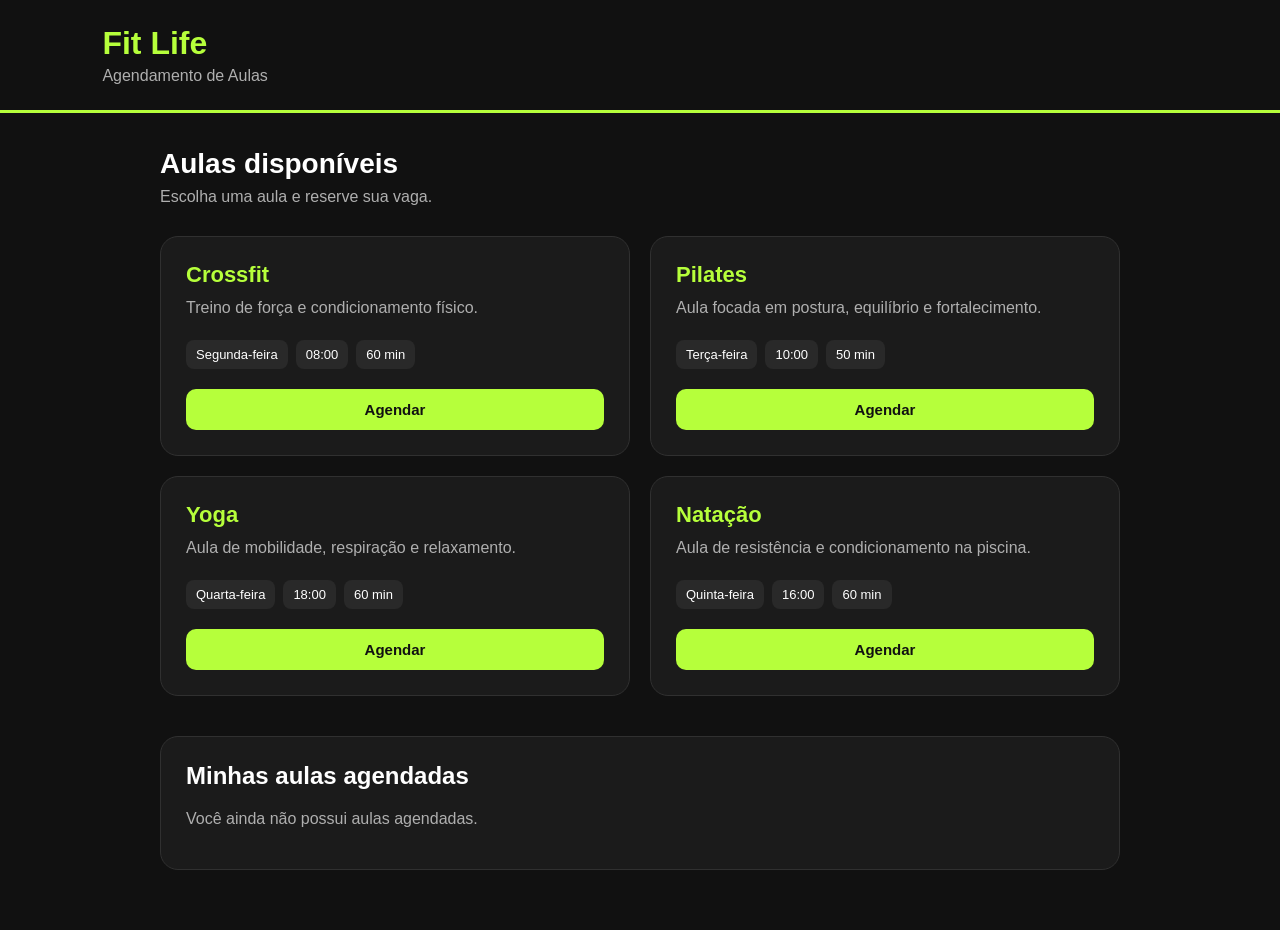
==== aulas.html @ c4c1e9d1 "adiciona pagina de aulas e atualiza script e estilo" ====
<!DOCTYPE html>
<html lang="pt-br">
<head>
    <meta charset="UTF-8">
    <meta name="viewport" content="width=device-width, initial-scale=1.0">
    <title>Aulas - Fit Life</title>
    <link rel="stylesheet" href="style.css">
</head>
<body class="body-aulas">
    <header class="aulas-header">
        <div>
            <h1>Fit Life</h1>
            <p>Agendamento de Aulas</p>
        </div>
    </header>
    <main class="pagina-aulas">
        <section class="titulo-aulas">
            <h2>Aulas disponíveis</h2>
            <p>
                Escolha uma aula e reserve sua vaga.
            </p>
        </section>
        <section class="grade-aulas">
            <div class="card-aula">
                <div class="info-aula">
                    <h3>Crossfit</h3>
                    <p>
                        Treino de força e condicionamento físico.
                    </p>
                    <div class="dados-aula">
                        <span>Segunda-feira</span>
                        <span>08:00</span>
                        <span>60 min</span>
                    </div>
                </div>
                <button
                    type="button"
                    class="botao-agendar"
                    data-aula="Crossfit"
                >
                    Agendar
                </button>
            </div>
            <div class="card-aula">
                <div class="info-aula">
                    <h3>Pilates</h3>
                    <p>
                        Aula focada em postura, equilíbrio e fortalecimento.
                    </p>
                    <div class="dados-aula">
                        <span>Terça-feira</span>
                        <span>10:00</span>
                        <span>50 min</span>
                    </div>
                </div>
                <button
                    type="button"
                    class="botao-agendar"
                    data-aula="Pilates"
                >
                    Agendar
                </button>
            </div>
            <div class="card-aula">
                <div class="info-aula">
                    <h3>Yoga</h3>
                    <p>
                        Aula de mobilidade, respiração e relaxamento.
                    </p>
                    <div class="dados-aula">
                        <span>Quarta-feira</span>
                        <span>18:00</span>
                        <span>60 min</span>
                    </div>
                </div>
                <button
                    type="button"
                    class="botao-agendar"
                    data-aula="Yoga"
                >
                    Agendar
                </button>
            </div>
            <div class="card-aula">
                <div class="info-aula">
                    <h3>Natação</h3>
                    <p>
                        Aula de resistência e condicionamento na piscina.
                    </p>
                    <div class="dados-aula">
                        <span>Quinta-feira</span>
                        <span>16:00</span>
                        <span>60 min</span>
                    </div>
                </div>
                <button
                    type="button"
                    class="botao-agendar"
                    data-aula="Natação"
                >
                    Agendar
                </button>
            </div>
        </section>
        <section class="minhas-aulas">
            <h2>Minhas aulas agendadas</h2>
            <p id="mensagem-aulas">
                Você ainda não possui aulas agendadas.
            </p>
            <div id="lista-aulas-agendadas">
            </div>
        </section>
    </main>
    <script src="script.js"></script>
</body>
</html>
---- style.css ----
/* caixa pra guardar cores */

:root {
    --verde: #B6FF3B;
    --fundo: #111111;
    --card: #1C1C1C;
    --branco: #FFFFFF;
    --cinza: #AFAFAF;
}


/* #region informações gerais do site */

body {
    margin: 0;

    background-color: var(--fundo);
    color: var(--branco);

    font-family: Arial, sans-serif;
}

p {
    color: var(--cinza);
}

.menu {
    background-color: var(--verde);

    padding: 10px 10%;

    display: flex;
    align-items: center;
    justify-content: space-between;
}

.links-menu {
    display: flex;
    align-items: center;
    gap: 30px;
}

.links-menu h3 {
    margin: 0;
}

.menu h2 {
    color: black;
    margin: 0;
}

.menu h3 {
    color: black;
}

.menu h3:hover {
    color: white;
}

.menu h2:hover {
    color: white;
}

a {
    text-decoration: none;
}

/* #endregion */


/* #region parte do login */

.pagina-login {
    background:
        linear-gradient(
            rgba(17, 17, 17, 0.75),
            rgba(17, 17, 17, 0.75)
        ),
        url("imagens/fundo-musculacao.jpg");

    background-size: cover;
    background-position: center;
    background-repeat: no-repeat;

    color: var(--branco);

    display: flex;
    justify-content: center;
    align-items: center;

    min-height: 100vh;
    margin: 0;
}

.caixa-login {
    background-color: rgba(28, 28, 28, 0.0);

    padding: 30px;
    width: 320px;

    display: flex;
    flex-direction: column;
    align-items: center;

    border-radius: 12px;
}

.caixa-login h1 {
    margin-bottom: 5px;

    color: var(--verde);

    font-size: 36px;
}

.caixa-login h2 {
    margin-top: 0;
    margin-bottom: 25px;

    color: var(--cinza);

    font-size: 16px;
    font-weight: normal;

    text-align: center;
}

form {
    width: 100%;
}

label {
    display: block;

    margin-bottom: 5px;

    color: var(--branco);

    font-size: 14px;
}

input {
    width: 100%;

    padding: 10px;
    margin-bottom: 15px;

    background-color: var(--fundo);
    color: var(--branco);

    border: 1px solid var(--cinza);
    border-radius: 5px;

    box-sizing: border-box;

    outline: none;
}

input:focus {
    border-color: var(--verde);
}

button {
    width: 100%;

    padding: 10px;

    background-color: var(--verde);
    color: var(--fundo);

    border: none;
    border-radius: 5px;

    font-weight: bold;

    cursor: pointer;

    transition: 0.2s;
}

button:hover {
    background-color: #9FE62F;
}

#mensagem-erro {
    margin-top: 12px;

    color: #FF4D4D;

    text-align: center;

    font-size: 14px;
}

/* #endregion */


/* #region celular */

@media (max-width: 500px) {

    .pagina-login {
        padding: 20px;
        background-position: center;
        box-sizing: border-box;
    }

    .caixa-login {
        width: 100%;
        max-width: 320px;
        padding: 25px;
    }
}

/* #endregion */

/* =====================================
   PÁGINA DA CALCULADORA - FIT LIFE
===================================== */

.body-calculadora {
    margin: 0;
    min-height: 100vh;
    background:
        linear-gradient(
            rgba(17, 17, 17, 0.82),
            rgba(17, 17, 17, 0.82)
        ),
        url("imagens/fundodacalculadora.jpg");
    background-size: cover;
    background-position: center;
    background-repeat: no-repeat;
    background-attachment: fixed;
    color: var(--branco);
    font-family: Arial, sans-serif;
    display: block;
}

/* =====================================
   CABEÇALHO
===================================== */

.calculadora-header {
    width: 100%;
    box-sizing: border-box;
    background-color: rgba(17, 17, 17, 0.92);
    padding: 25px 8%;
    border-bottom: 3px solid var(--verde);
}
.calculadora-header h1 {
    margin: 0;
    color: var(--verde);
    font-size: 32px;
}
.calculadora-header p {
    margin: 5px 0 0;
    color: var(--cinza);
}

/* =====================================
   CONTEÚDO DA PÁGINA
===================================== */

.pagina-calculadora {
    width: 100%;
    max-width: 1000px;
    box-sizing: border-box;
    margin: 0 auto;
    padding: 35px 20px 60px;
    display: grid;
    grid-template-columns: repeat(2, 1fr);
    gap: 25px;
}

/* =====================================
   CARDS
===================================== */

.calculadora-card {
    background-color: rgba(28, 28, 28, 0.95);
    border: 1px solid #303030;
    border-radius: 18px;
    padding: 30px;
    box-sizing: border-box;
    transition: 0.3s;
}
.calculadora-card:hover {
    border-color: var(--verde);
    transform: translateY(-2px);
}
.calculadora-card h2 {
    margin-top: 0;
    margin-bottom: 8px;
    color: var(--branco);
}
.calculadora-card > p {
    margin-top: 0;
    margin-bottom: 25px;
    color: var(--cinza);
    line-height: 1.5;
}

/* =====================================
   CAMPOS
===================================== */

.campo-calculadora {
    display: flex;
    flex-direction: column;
    margin-bottom: 20px;
}
.campo-calculadora label {
    margin-bottom: 8px;
    color: var(--branco);
    font-size: 14px;
    font-weight: bold;
}
.campo-calculadora input {
    width: 100%;
    box-sizing: border-box;
    padding: 14px;
    margin: 0;
    background-color: #292929;
    color: var(--branco);
    border: 2px solid transparent;
    border-radius: 10px;
    outline: none;
    font-size: 16px;
    transition: 0.3s;
}
.campo-calculadora input::placeholder {
    color: #777777;
}
.campo-calculadora input:focus {
    border-color: var(--verde);
}

/* =====================================
   BOTÕES
===================================== */

.calculadora-card button {
    width: 100%;
    padding: 14px;
    background-color: var(--verde);
    color: var(--fundo);
    border: none;
    border-radius: 10px;
    font-size: 16px;
    font-weight: bold;
    cursor: pointer;
    transition: 0.2s;
}
.calculadora-card button:hover {
    background-color: #9FE62F;
    transform: translateY(-2px);
}

/* =====================================
   RESULTADOS
===================================== */

.resultado-calculadora {
    margin-top: 25px;
    padding: 20px;
    background-color: #292929;
    border-radius: 12px;
    text-align: center;
}
.resultado-calculadora h3 {
    margin: 0;
    color: var(--cinza);
    font-size: 16px;
}
.resultado-calculadora p {
    margin: 10px 0;
    color: var(--verde);
    font-size: 34px;
    font-weight: bold;
}
.resultado-calculadora span {
    color: var(--branco);
    font-size: 14px;
}

/* =====================================
   CRONÔMETRO
===================================== */

.cronometro-card {
    grid-column: 1 / -1;
}
.cronometro-display {
    margin-bottom: 20px;
    padding: 30px;
    background-color: #292929;
    border-radius: 14px;
    text-align: center;
}
#cronometro {
    margin: 0;
    color: var(--verde);
    font-size: 48px;
    font-weight: bold;
    letter-spacing: 3px;
}

/* =====================================
   BOTÕES DO CRONÔMETRO
===================================== */

.botoes-cronometro {
    display: grid;
    grid-template-columns: repeat(3, 1fr);
    gap: 12px;
    margin-bottom: 15px;
}
#pausar-cronometro {
    background-color: #e5e5e5;
    color: #111111;
}
#zerar-cronometro {
    background-color: #9d9d9d;
    color: #111111;
}

/* =====================================
   CELULAR
===================================== */

@media (max-width: 700px) {
    .pagina-calculadora {
        grid-template-columns: 1fr;

        padding: 25px 15px 50px;
    }
    .cronometro-card {
        grid-column: auto;
    }
    .botoes-cronometro {
        grid-template-columns: 1fr;
    }
    #cronometro {
        font-size: 36px;

        letter-spacing: 1px;
    }
    .calculadora-header {
        padding: 20px;
    }
}

/*================================
Treinos - Fit Flife
================================*/

.body-treinos {
    margin: 0;
    min-height: 100vh;
    display: block;
    background: var(--fundo);
    color: var(--branco);
    font-family: Arial, sans-serif;
    position: relative;
}

/* Fundo da Pagina*/
.body-treinos::before{
    content: "";
    position: fixed;
    inset: 0;
    background-image: url("imagens/fundotreino.jpg");
    background-size: cover;
    background-position: center;
    background-repeat: no-repeat;
    opacity: 0.12;
    z-index: 0;
    pointer-events: none;
}
.body-treinos .treino-header,
.body-treinos .pagina-treinos{
    position: relative;
    z-index: 1;
}

/*========================
Cabeçalho
========================*/

.treino-header{
    width: 100%;
    box-sizing: border-box;
    padding: 25px 8%;
    background-color: rgba(17, 17, 17, 0.94);
    border-bottom: 3px solid var(--verde);
}
.treino-header h1{
    margin: 0;
    color: var(--verde);
    font-size: 32px;
}
.treino-header p{
    margin: 5px 0 0;
    color: var(--cinza);
}

/*===================
Conteudo
===================*/
.pagina-treinos{
    width: 100%;
    max-width: 900px;
    box-sizing: border-box;
    margin: 0 auto;
    padding: 35px 20px 60px;
}
/*=====================
Progresso do Treino
=====================*/

.resumo-treino{
    padding: 25px;
    margin-bottom: 35px;
    background-color: rgba(28, 28, 28, 0.95);
    border: 1px solid #303030;
    border-radius: 18px;
}
.resumo-treino p{
    margin: 0 0 15px;
    color: var(--cinza);
}
.resumo-treino h2{
    margin: 0 0 15px;
    color: var(--branco);
}
.barra-progresso{
    width: 100%;
    height: 10px;
    background-color: #333333;
    border-radius: 20px;
    overflow: hidden;
}
#progresso-treino{
    width: 0%;
    height: 100%;
    background-color: var(--verde);
    border-radius: 20px;
    transition: width 0.4s;
}

/*=======================
Grupo Musculares
=======================*/

.grupo-treino {
    margin-bottom: 35px;
}
.titulo-grupo {
    display: flex;
    justify-content: space-between;
    align-items: center;
    gap: 15px;
    margin-bottom: 15px;
}
.titulo-grupo h2 {
    margin: 0;
    color: var(--branco);
    font-size: 25px;
}
.titulo-grupo span {
    color: var(--cinza);
    font-size: 14px;
}

/*=======================
Cards dos Exercícios
=======================*/

.card-exercicio {
    display: flex;
    justify-content: space-between;
    align-items: center;
    gap: 20px;
    padding: 22px;
    margin-bottom: 15px;
    background-color: rgba(28, 28, 28, 0.95);
    border: 1px solid #303030;
    border-radius: 16px;
    transition: 0.3s;
}
.card-exercicio:hover {
    transform: translateY(-3px);
    border-color: var(--verde);
}
.info-exercicio h3 {
    margin: 0 0 12px;
    color: var(--branco);
    font-size: 19px;
}

/*=======================
Dados dos Exercícios
=======================*/

.dados-exercicio {
    display: flex;
    flex-wrap: wrap;
    gap: 10px;
}
.dados-exercicio span {
    padding: 7px 11px;
    background-color: #292929;
    color: #c5c5c5;
    border-radius: 8px;
    font-size: 14px;
}

/*=======================
Botão Concluir
=======================*/

.botao-concluir {
    cursor: pointer;
}
.botao-concluir input {
    display: none;
}
.botao-concluir span {
    display: inline-block;
    padding: 11px 18px;
    background-color: #292929;
    color: var(--branco);
    border: 1px solid #3a3a3a;
    border-radius: 10px;
    font-weight: bold;
    transition: 0.3s;
}
.botao-concluir span:hover {
    border-color: var(--verde);
}
.botao-concluir input:checked + span {
    background-color: var(--verde);
    color: var(--fundo);
    border-color: var(--verde);
}

/*=======================
Exercício Concluído
=======================*/

.card-exercicio.concluido {
    opacity: 0.6;
}

/*=======================
Celular
=======================*/

@media (max-width: 600px) {
    .treino-header {
        padding: 20px;
    }
    .pagina-treinos {
        padding: 25px 15px 50px;
    }
    .card-exercicio {
        flex-direction: column;
        align-items: flex-start;
    }
    .botao-concluir {
        width: 100%;
    }
    .botao-concluir span {
        display: block;
        text-align: center;
    }
    .titulo-grupo {
        gap: 10px;
    }
}
/*#endregion*/

/* ========================
Dashboard - FitLife
======================== */

.pagina-dashboard {
    min-height: 100vh;
    background-color: var(--fundo);
}

/* #region Aulas - Fit Life */

.body-aulas {
    margin: 0;
    min-height: 100vh;

    display: block;

    background: var(--fundo);

    color: var(--branco);

    font-family: Arial, sans-serif;
}

/* #endregion */


/* #region Cabeçalho das Aulas */

.aulas-header {
    width: 100%;

    box-sizing: border-box;

    padding: 25px 8%;

    background-color: rgba(17, 17, 17, 0.95);

    border-bottom: 3px solid var(--verde);
}

.aulas-header h1 {
    margin: 0;

    color: var(--verde);

    font-size: 32px;
}

.aulas-header p {
    margin: 5px 0 0;

    color: var(--cinza);
}

/* #endregion */


/* #region Página de Aulas */

.pagina-aulas {
    width: 100%;
    max-width: 1000px;

    box-sizing: border-box;

    margin: 0 auto;

    padding: 35px 20px 60px;
}

/* #endregion */


/* #region Título das Aulas */

.titulo-aulas {
    margin-bottom: 30px;
}

.titulo-aulas h2 {
    margin: 0 0 8px;

    color: var(--branco);

    font-size: 28px;
}

.titulo-aulas p {
    margin: 0;

    color: var(--cinza);
}

/* #endregion */


/* #region Grade de Aulas */

.grade-aulas {
    display: grid;

    grid-template-columns: repeat(2, 1fr);

    gap: 20px;

    margin-bottom: 40px;
}

/* #endregion */


/* #region Cards das Aulas */

.card-aula {
    padding: 25px;

    background-color: rgba(28, 28, 28, 0.95);

    border: 1px solid #303030;

    border-radius: 18px;

    box-sizing: border-box;

    transition: 0.3s;
}

.card-aula:hover {
    transform: translateY(-3px);

    border-color: var(--verde);
}

.info-aula h3 {
    margin-top: 0;
    margin-bottom: 8px;

    color: var(--verde);

    font-size: 22px;
}

.info-aula p {
    margin-top: 0;
    margin-bottom: 20px;

    color: var(--cinza);

    line-height: 1.5;
}

/* #endregion */


/* #region Informações das Aulas */

.dados-aula {
    display: flex;

    flex-wrap: wrap;

    gap: 8px;

    margin-bottom: 20px;
}

.dados-aula span {
    padding: 7px 10px;

    background-color: #292929;

    color: var(--branco);

    border-radius: 8px;

    font-size: 13px;
}

/* #endregion */


/* #region Botão Agendar */

.card-aula .botao-agendar {
    width: 100%;

    padding: 12px;

    background-color: var(--verde);

    color: var(--fundo);

    border: none;

    border-radius: 10px;

    font-size: 15px;

    font-weight: bold;

    cursor: pointer;

    transition: 0.2s;
}

.card-aula .botao-agendar:hover {
    background-color: #9FE62F;

    transform: translateY(-2px);
}

.card-aula .botao-agendar.agendado {
    background-color: #FF4D4D;

    color: var(--branco);
}

.card-aula .botao-agendar.agendado:hover {
    background-color: #D93C3C;
}

/* #endregion */


/* #region Minhas Aulas */

.minhas-aulas {
    padding: 25px;

    background-color: rgba(28, 28, 28, 0.95);

    border: 1px solid #303030;

    border-radius: 18px;
}

.minhas-aulas h2 {
    margin-top: 0;

    color: var(--branco);
}

#mensagem-aulas {
    color: var(--cinza);
}

#lista-aulas-agendadas {
    display: flex;

    flex-direction: column;

    gap: 10px;

    margin-top: 15px;
}

/* #endregion */


/* #region Aula Agendada */

.aula-agendada {
    display: flex;

    justify-content: space-between;
    align-items: center;

    gap: 15px;

    padding: 15px;

    background-color: #292929;

    border-left: 4px solid var(--verde);

    border-radius: 10px;
}

.aula-agendada strong {
    color: var(--branco);
}

.aula-agendada span {
    color: var(--cinza);
}

/* #endregion */


/* #region Aulas no Celular */

@media (max-width: 700px) {

    .aulas-header {
        padding: 20px;
    }

    .pagina-aulas {
        padding: 25px 15px 50px;
    }

    .grade-aulas {
        grid-template-columns: 1fr;
    }

    .aula-agendada {
        flex-direction: column;

        align-items: flex-start;
    }

}

/* #endregion */
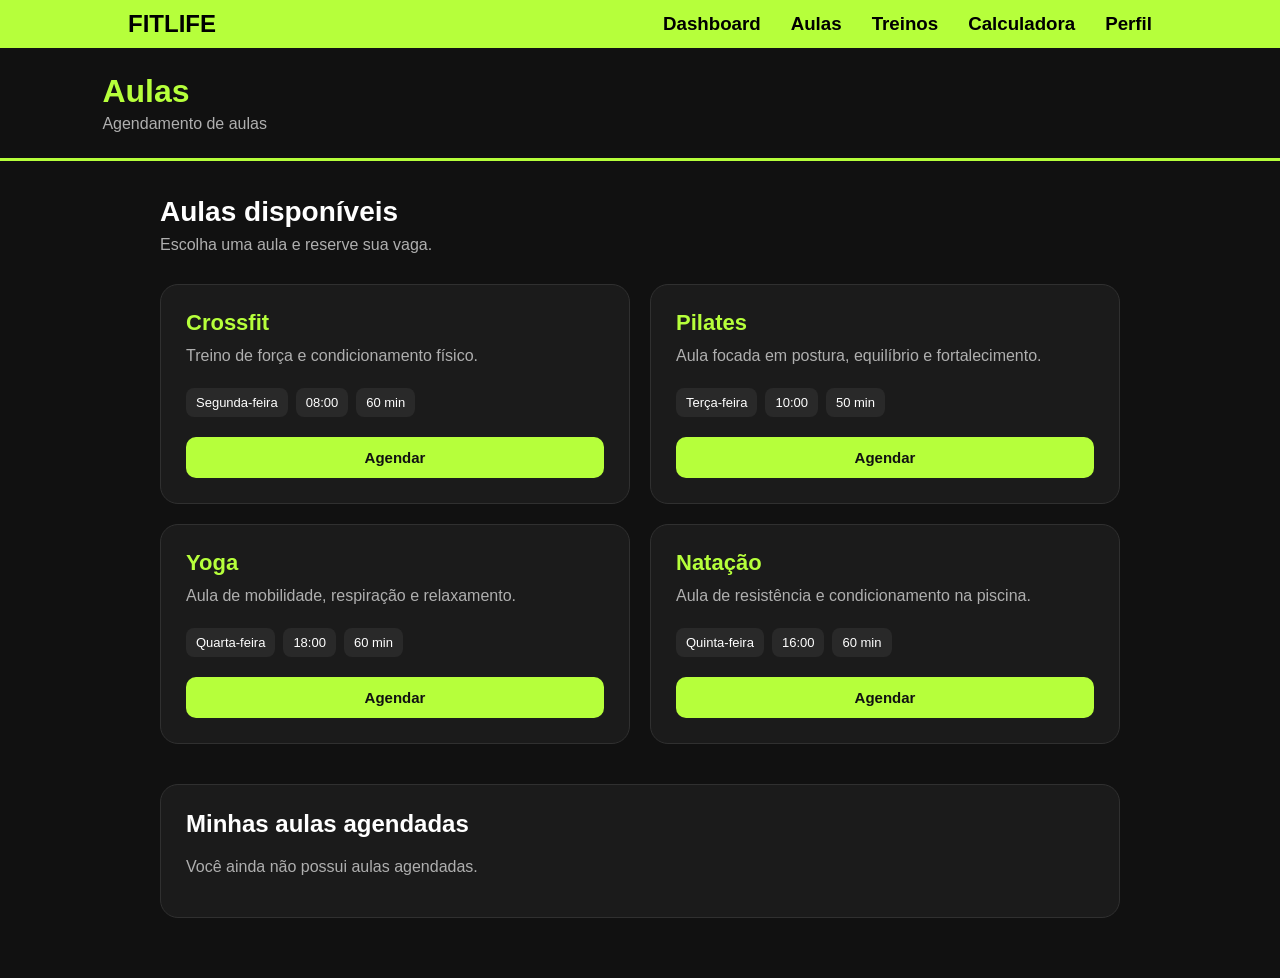
==== commit c8b0523b: "cabou" ====
--- a/aulas.html
+++ b/aulas.html
@@ -1,38 +1,101 @@
 <!DOCTYPE html>
-<html lang="pt-br">
+<html lang="pt-BR">
+
 <head>
+
     <meta charset="UTF-8">
+
     <meta name="viewport" content="width=device-width, initial-scale=1.0">
-    <title>Aulas - Fit Life</title>
+
+    <title>Aulas - FitLife</title>
+
     <link rel="stylesheet" href="style.css">
+
 </head>
+
 <body class="body-aulas">
+
+    <div class="menu">
+
+        <a href="index.html">
+            <h2>FITLIFE</h2>
+        </a>
+
+        <div class="links-menu">
+
+            <a href="dashboard.html">
+                <h3>Dashboard</h3>
+            </a>
+
+            <a href="aulas.html">
+                <h3>Aulas</h3>
+            </a>
+
+            <a href="treinos.html">
+                <h3>Treinos</h3>
+            </a>
+
+            <a href="calculadora.html">
+                <h3>Calculadora</h3>
+            </a>
+
+            <a href="perfil.html">
+                <h3>Perfil</h3>
+            </a>
+
+        </div>
+
+    </div>
+
+
     <header class="aulas-header">
-        <div>
-            <h1>Fit Life</h1>
-            <p>Agendamento de Aulas</p>
-        </div>
+
+        <h1>Aulas</h1>
+
+        <p>Agendamento de aulas</p>
+
     </header>
+
+
     <main class="pagina-aulas">
+
         <section class="titulo-aulas">
+
             <h2>Aulas disponíveis</h2>
+
             <p>
                 Escolha uma aula e reserve sua vaga.
             </p>
+
         </section>
+
+
         <section class="grade-aulas">
-            <div class="card-aula">
-                <div class="info-aula">
+
+
+            <div class="card-aula">
+
+                <div class="info-aula">
+
                     <h3>Crossfit</h3>
+
                     <p>
                         Treino de força e condicionamento físico.
                     </p>
-                    <div class="dados-aula">
+
+                    <div class="dados-aula">
+
                         <span>Segunda-feira</span>
+
                         <span>08:00</span>
+
                         <span>60 min</span>
-                    </div>
-                </div>
+
+                    </div>
+
+                </div>
+
+
                 <button
                     type="button"
                     class="botao-agendar"
@@ -40,19 +103,33 @@
                 >
                     Agendar
                 </button>
-            </div>
-            <div class="card-aula">
-                <div class="info-aula">
+
+            </div>
+
+
+            <div class="card-aula">
+
+                <div class="info-aula">
+
                     <h3>Pilates</h3>
+
                     <p>
                         Aula focada em postura, equilíbrio e fortalecimento.
                     </p>
-                    <div class="dados-aula">
+
+                    <div class="dados-aula">
+
                         <span>Terça-feira</span>
+
                         <span>10:00</span>
+
                         <span>50 min</span>
-                    </div>
-                </div>
+
+                    </div>
+
+                </div>
+
+
                 <button
                     type="button"
                     class="botao-agendar"
@@ -60,19 +137,33 @@
                 >
                     Agendar
                 </button>
-            </div>
-            <div class="card-aula">
-                <div class="info-aula">
+
+            </div>
+
+
+            <div class="card-aula">
+
+                <div class="info-aula">
+
                     <h3>Yoga</h3>
+
                     <p>
                         Aula de mobilidade, respiração e relaxamento.
                     </p>
-                    <div class="dados-aula">
+
+                    <div class="dados-aula">
+
                         <span>Quarta-feira</span>
+
                         <span>18:00</span>
+
                         <span>60 min</span>
-                    </div>
-                </div>
+
+                    </div>
+
+                </div>
+
+
                 <button
                     type="button"
                     class="botao-agendar"
@@ -80,19 +171,33 @@
                 >
                     Agendar
                 </button>
-            </div>
-            <div class="card-aula">
-                <div class="info-aula">
+
+            </div>
+
+
+            <div class="card-aula">
+
+                <div class="info-aula">
+
                     <h3>Natação</h3>
+
                     <p>
                         Aula de resistência e condicionamento na piscina.
                     </p>
-                    <div class="dados-aula">
+
+                    <div class="dados-aula">
+
                         <span>Quinta-feira</span>
+
                         <span>16:00</span>
+
                         <span>60 min</span>
-                    </div>
-                </div>
+
+                    </div>
+
+                </div>
+
+
                 <button
                     type="button"
                     class="botao-agendar"
@@ -100,17 +205,30 @@
                 >
                     Agendar
                 </button>
-            </div>
+
+            </div>
+
         </section>
+
+
         <section class="minhas-aulas">
+
             <h2>Minhas aulas agendadas</h2>
+
             <p id="mensagem-aulas">
                 Você ainda não possui aulas agendadas.
             </p>
+
             <div id="lista-aulas-agendadas">
             </div>
+
         </section>
+
     </main>
+
+
     <script src="script.js"></script>
+
 </body>
+
 </html>
--- a/style.css
+++ b/style.css
@@ -994,4 +994,555 @@
 
 }
 
-/* #endregion */+/* #endregion */
+
+/* ========================
+Dashboard - FitLife
+======================== */
+
+.pagina-dashboard {
+    min-height: 100vh;
+    background-color: var(--fundo);
+}
+
+
+/* Conteúdo principal */
+
+.conteudo-dashboard {
+    width: 90%;
+    max-width: 1100px;
+
+    margin: 0 auto;
+    padding: 40px 0 60px;
+}
+
+
+/* Boas-vindas */
+
+.boas-vindas {
+    margin-bottom: 40px;
+}
+
+.boas-vindas h1 {
+    margin-bottom: 5px;
+
+    color: var(--verde);
+
+    font-size: 32px;
+}
+
+.boas-vindas p {
+    margin-top: 0;
+
+    font-size: 17px;
+}
+
+
+/* ========================
+Metas da semana
+======================== */
+
+.metas-semana {
+    margin-bottom: 45px;
+}
+
+.metas-semana h2 {
+    margin-bottom: 20px;
+}
+
+.cards-metas {
+    display: flex;
+
+    gap: 20px;
+}
+
+.card-meta {
+    flex: 1;
+
+    background-color: var(--card);
+
+    padding: 25px;
+
+    border: 1px solid #303030;
+    border-radius: 12px;
+
+    transition: 0.3s;
+}
+
+.card-meta:hover {
+    border-color: var(--verde);
+
+    transform: translateY(-3px);
+}
+
+.card-meta h3 {
+    margin-top: 0;
+
+    color: var(--verde);
+}
+
+.card-meta p {
+    margin-bottom: 0;
+}
+
+
+/* ========================
+Progresso da semana
+======================== */
+
+.progresso-semana {
+    background-color: var(--card);
+
+    padding: 25px;
+
+    margin-bottom: 45px;
+
+    border-radius: 12px;
+    border: 1px solid #303030;
+}
+
+.progresso-semana h2 {
+    margin-top: 0;
+}
+
+.progresso-item {
+    margin-bottom: 20px;
+}
+
+.progresso-item p {
+    margin-bottom: 8px;
+
+    color: var(--branco);
+}
+
+.barra {
+    width: 100%;
+    height: 12px;
+
+    background-color: #333333;
+
+    border-radius: 20px;
+
+    overflow: hidden;
+}
+
+.barra-preenchida {
+    height: 100%;
+
+    background-color: var(--verde);
+
+    border-radius: 20px;
+}
+
+
+/* porcentagens */
+
+.barra-preenchida.treinos {
+    width: 60%;
+}
+
+.barra-preenchida.agua {
+    width: 85%;
+}
+
+.barra-preenchida.aulas {
+    width: 67%;
+}
+
+
+/* ========================
+Próximas aulas
+======================== */
+
+.proximas-aulas {
+    margin-bottom: 45px;
+}
+
+.aula {
+    background-color: var(--card);
+
+    padding: 20px;
+
+    margin-bottom: 15px;
+
+    border-left: 4px solid var(--verde);
+    border-radius: 8px;
+}
+
+.aula h3 {
+    margin-top: 0;
+    margin-bottom: 5px;
+}
+
+.aula p {
+    margin: 0;
+}
+
+
+/* ========================
+Dicas de saúde
+======================== */
+
+.dicas-saude {
+    margin-bottom: 40px;
+}
+
+.dicas-saude {
+    display: flex;
+    flex-wrap: wrap;
+
+    gap: 20px;
+}
+
+.dicas-saude h2 {
+    width: 100%;
+}
+
+.dica {
+    flex: 1;
+
+    min-width: 220px;
+
+    background-color: var(--card);
+
+    padding: 20px;
+
+    border: 1px solid #303030;
+    border-radius: 12px;
+}
+
+.dica h3 {
+    margin-top: 0;
+
+    color: var(--verde);
+}
+
+
+/* ========================
+Dashboard no celular
+======================== */
+
+@media (max-width: 700px) {
+
+    .cards-metas {
+        flex-direction: column;
+    }
+
+    .conteudo-dashboard {
+        width: 90%;
+        padding-top: 25px;
+    }
+
+    .links-menu {
+        gap: 12px;
+    }
+
+}
+
+/* ========================
+Resultados dos alunos
+======================== */
+
+.resultados-clientes {
+    margin-top: 50px;
+    margin-bottom: 50px;
+}
+
+.resultados-clientes h2 {
+    margin-bottom: 5px;
+
+    color: var(--verde);
+
+    font-size: 28px;
+}
+
+.resultados-clientes > p {
+    margin-top: 0;
+    margin-bottom: 30px;
+}
+
+.lista-resultados {
+    display: flex;
+    flex-direction: column;
+
+    gap: 30px;
+}
+
+.resultado-card {
+    padding: 25px;
+
+    background-color: var(--card);
+
+    border: 1px solid #303030;
+    border-radius: 16px;
+}
+
+.resultado-card h3 {
+    margin-top: 0;
+    margin-bottom: 20px;
+
+    color: var(--branco);
+}
+
+.antes-depois {
+    display: flex;
+    justify-content: center;
+    align-items: center;
+
+    gap: 25px;
+}
+
+.foto-resultado {
+    flex: 1;
+
+    text-align: center;
+}
+
+.foto-resultado span {
+    display: block;
+
+    margin-bottom: 10px;
+
+    color: var(--verde);
+
+    font-size: 18px;
+    font-weight: bold;
+}
+
+.foto-resultado img {
+    width: 100%;
+    height: 420px;
+
+    object-fit: cover;
+    object-position: center top;
+
+    border-radius: 12px;
+    border: 2px solid #303030;
+}
+
+.seta-evolucao {
+    color: var(--verde);
+
+    font-size: 40px;
+    font-weight: bold;
+}
+
+
+/* celular */
+
+@media (max-width: 700px) {
+
+    .antes-depois {
+        flex-direction: column;
+    }
+
+    .seta-evolucao {
+        transform: rotate(90deg);
+    }
+
+    .foto-resultado {
+        width: 100%;
+    }
+
+}
+
+/* ========================
+PERFIL
+======================== */
+
+.body-perfil {
+    min-height: 100vh;
+    background-color: var(--fundo);
+}
+
+.perfil-header {
+    padding: 25px 8%;
+
+    background-color: rgba(17, 17, 17, 0.95);
+
+    border-bottom: 3px solid var(--verde);
+}
+
+.perfil-header h1 {
+    margin: 0;
+
+    color: var(--verde);
+}
+
+.perfil-header p {
+    margin: 5px 0 0;
+}
+
+.pagina-perfil {
+    width: 90%;
+
+    max-width: 1000px;
+
+    margin: 0 auto;
+
+    padding: 35px 0 60px;
+}
+
+.perfil-card {
+    margin-bottom: 25px;
+
+    padding: 25px;
+
+    background-color: var(--card);
+
+    border: 1px solid #303030;
+    border-radius: 16px;
+}
+
+.perfil-card h2 {
+    margin-top: 0;
+
+    color: var(--verde);
+}
+
+.dados-perfil {
+    display: grid;
+
+    grid-template-columns: repeat(2, 1fr);
+
+    gap: 20px;
+}
+
+.dados-perfil div {
+    padding: 15px;
+
+    background-color: #292929;
+
+    border-radius: 10px;
+}
+
+.dados-perfil span {
+    color: var(--cinza);
+
+    font-size: 14px;
+}
+
+.dados-perfil p {
+    margin-bottom: 0;
+
+    color: var(--branco);
+
+    font-weight: bold;
+}
+
+.plano-atual {
+    padding: 20px;
+
+    background-color: #292929;
+
+    border-left: 4px solid var(--verde);
+
+    border-radius: 10px;
+}
+
+.plano-atual h3 {
+    margin-top: 0;
+
+    color: var(--branco);
+}
+
+.plano-atual span {
+    display: inline-block;
+
+    margin-top: 10px;
+
+    padding: 7px 12px;
+
+    background-color: var(--verde);
+
+    color: var(--fundo);
+
+    border-radius: 8px;
+
+    font-weight: bold;
+}
+
+.avaliacao {
+    display: grid;
+
+    grid-template-columns: repeat(3, 1fr);
+
+    gap: 20px;
+}
+
+.avaliacao div {
+    padding: 20px;
+
+    background-color: #292929;
+
+    border-radius: 10px;
+
+    border: 1px solid #353535;
+}
+
+.avaliacao h3 {
+    margin-top: 0;
+
+    color: var(--verde);
+}
+
+.avaliacao p {
+    margin: 8px 0;
+}
+
+
+/* celular */
+
+@media (max-width: 700px) {
+
+    .dados-perfil {
+        grid-template-columns: 1fr;
+    }
+
+    .avaliacao {
+        grid-template-columns: 1fr;
+    }
+
+}
+
+.recuperar-senha {
+    text-align: center;
+}
+
+.recuperar-senha a {
+    color: var(--verde);
+}
+
+.recuperar-senha a:hover {
+    text-decoration: underline;
+}
+
+
+.recuperacao-senha {
+    display: none;
+
+    margin-top: 20px;
+
+    padding-top: 20px;
+
+    border-top: 1px solid #444444;
+}
+
+
+.recuperacao-senha.ativo {
+    display: block;
+}
+
+
+.recuperacao-senha h3 {
+    color: var(--verde);
+
+    text-align: center;
+}
+
+
+#mensagem-recuperacao {
+    text-align: center;
+
+    margin-top: 10px;
+}
